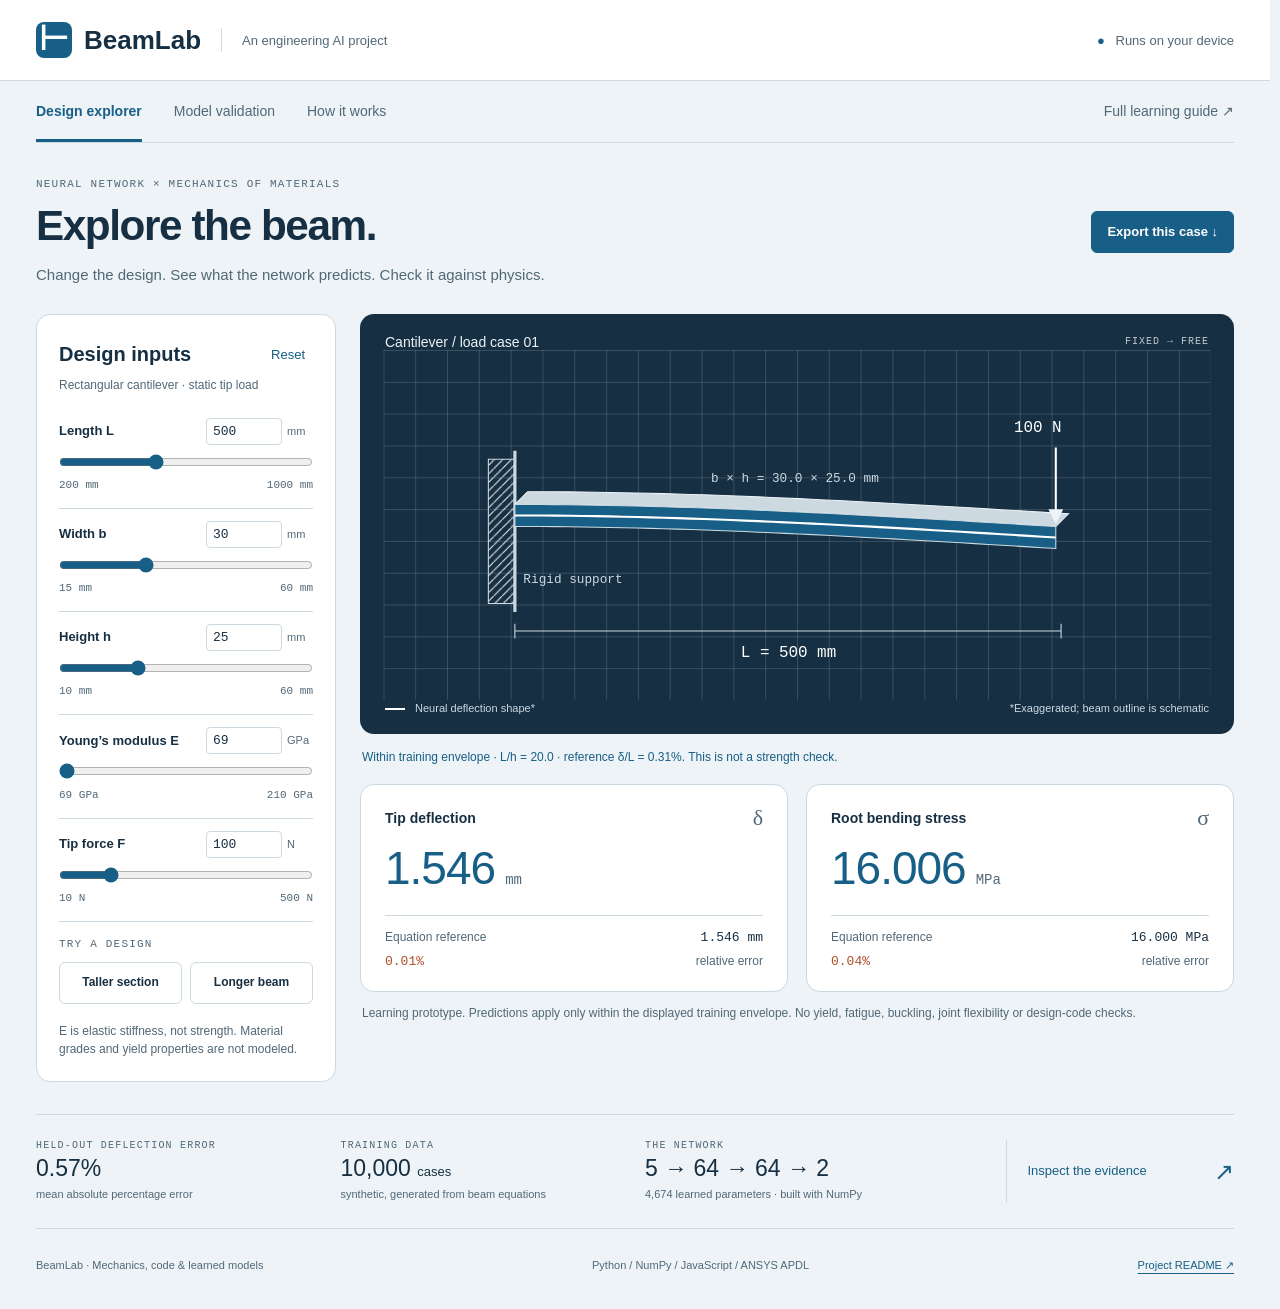
==== index.html @ 7702fb97 "Build BeamLab neural network with ANSYS verification and interactive demo" ====
<!doctype html>
<html lang="en">
<head>
  <meta charset="utf-8">
  <meta name="viewport" content="width=device-width, initial-scale=1">
  <meta name="description" content="A mechanical engineering portfolio: a NumPy neural network learns cantilever beam response, with physics comparisons and ANSYS verification.">
  <title>Explore the beam · BeamLab</title>
  <link rel="icon" href="data:image/svg+xml,%3Csvg xmlns='http://www.w3.org/2000/svg' viewBox='0 0 40 40'%3E%3Crect width='40' height='40' rx='8' fill='%23185f87'/%3E%3Cpath d='M10 9v23m0-13h22m-22 5h22' stroke='white' stroke-width='3'/%3E%3C/svg%3E">
  <link rel="stylesheet" href="web/tokens.css">
  <link rel="stylesheet" href="web/style.css">
  <script defer src="web/model-data.js"></script>
  <script defer src="web/report-data.js"></script>
  <script defer src="web/ansys-data.js"></script>
  <script defer src="web/core.js"></script>
  <script defer src="web/app.js"></script>
</head>
<body>
  <a class="skip" href="#main">Skip to content</a>
  <header class="masthead">
    <a class="brand" href="#explore" aria-label="BeamLab home"><span class="brand-icon" aria-hidden="true">⊢</span> BeamLab<span class="brand-divider"></span><span class="brand-sub">An engineering AI project</span></a>
    <span class="local-badge"><span aria-hidden="true">●</span> Runs on your device</span>
  </header>
  <div class="page-shell">
    <nav class="nav" aria-label="Project views">
      <a href="#explore" aria-current="page">Design explorer</a><a href="#validation">Model validation</a><a href="#learn">How it works</a><a href="docs/BEGINNER_GUIDE.html">Full learning guide ↗</a>
    </nav>
    <main id="main">
      <section id="explore" class="view">
        <div class="page-heading"><div><p class="eyebrow">NEURAL NETWORK × MECHANICS OF MATERIALS</p><h1>Explore the beam.</h1><p>Change the design. See what the network predicts. Check it against physics.</p></div><button id="export" class="button primary" disabled>Export this case ↓</button></div>
        <div class="workbench">
          <aside class="panel controls" aria-labelledby="inputs-title">
            <div class="panel-heading"><h2 id="inputs-title">Design inputs</h2><button id="reset" class="text-button">Reset</button></div>
            <p class="subtle">Rectangular cantilever · static tip load</p>
            <form id="inputs" novalidate aria-label="Beam design inputs"></form>
            <div class="preset-group"><p class="eyebrow">TRY A DESIGN</p><div class="preset-buttons"><button class="button" id="stiffer">Taller section</button><button class="button" id="flexible">Longer beam</button></div></div>
            <p class="control-note">E is elastic stiffness, not strength. Material grades and yield properties are not modeled.</p>
          </aside>
          <div class="model-column">
            <div class="drawing" aria-labelledby="drawing-title">
              <div class="drawing-heading"><h2 id="drawing-title">Cantilever / load case 01</h2><span>FIXED → FREE</span></div>
              <svg id="beam-svg" viewBox="0 0 780 330" role="img" aria-labelledby="beam-title beam-desc">
                <title id="beam-title">End-loaded cantilever beam</title><desc id="beam-desc">Fixed at the left, with a downward force at the right. Dashed line shows the undeformed centerline. Deformation is exaggerated.</desc>
                <defs><pattern id="grid" width="30" height="30" patternUnits="userSpaceOnUse"><path d="M30 0H0V30" fill="none" stroke="currentColor" stroke-width="0.5"/></pattern><pattern id="hatch" width="8" height="8" patternUnits="userSpaceOnUse"><path d="M0 8L8 0" stroke="currentColor" stroke-width="1"/></pattern><marker id="arrow" viewBox="0 0 10 10" refX="8" refY="5" markerWidth="7" markerHeight="7" orient="auto-start-reverse"><path d="M0 0L10 5L0 10z" fill="currentColor"/></marker></defs>
                <rect width="780" height="330" fill="url(#grid)" class="grid-lines"/>
                <path d="M99 103H124V239H99z" fill="url(#hatch)" class="fixture"/><path d="M124 95V247" class="fixture" stroke-width="3"/>
                <path d="M124 156H641" class="undeformed"/>
                <path id="beam-top" d="" class="beam-top"/><path id="beam-front" d="" class="beam-front"/>
                <path id="deflected" d="" class="deflected"/>
                <path id="load-arrow" d="" class="load-arrow" marker-end="url(#arrow)"/>
                <text id="load-label" x="617" y="77" text-anchor="middle" class="svg-label">100 N</text>
                <path d="M124 265H639M124 258V272M639 258V272" class="dimension"/>
                <text id="length-label" x="382" y="289" text-anchor="middle" class="svg-label">L = 500 mm</text>
                <text x="132" y="220" class="svg-caption">Rigid support</text>
                <text id="section-label" x="388" y="124" text-anchor="middle" class="svg-caption">b × h = 30 × 25 mm</text>
              </svg>
              <div class="drawing-footer"><span><i class="line-key"></i> Neural deflection shape*</span><span>*Exaggerated; beam outline is schematic</span></div>
            </div>
            <div id="status" class="status" role="status" aria-live="polite">Loading trained model…</div>
            <div class="outputs" aria-label="Prediction results">
              <article class="panel output"><div class="output-label"><h2>Tip deflection</h2><span>δ</span></div><p class="prediction"><strong id="deflection">—</strong><span>mm</span></p><div class="reference-row"><span>Equation reference</span><strong id="deflection-reference">—</strong></div><div class="error-row"><span id="deflection-error">Waiting for model</span><span>relative error</span></div></article>
              <article class="panel output"><div class="output-label"><h2>Root bending stress</h2><span>σ</span></div><p class="prediction"><strong id="stress">—</strong><span>MPa</span></p><div class="reference-row"><span>Equation reference</span><strong id="stress-reference">—</strong></div><div class="error-row"><span id="stress-error">Waiting for model</span><span>relative error</span></div></article>
            </div>
            <p class="scope-note">Learning prototype. Predictions apply only within the displayed training envelope. No yield, fatigue, buckling, joint flexibility or design-code checks.</p>
          </div>
        </div>
        <div class="evidence-strip"><div><span class="eyebrow">HELD-OUT DEFLECTION ERROR</span><strong id="headline-error">—</strong><span>mean absolute percentage error</span></div><div><span class="eyebrow">TRAINING DATA</span><strong>10,000 <small>cases</small></strong><span>synthetic, generated from beam equations</span></div><div><span class="eyebrow">THE NETWORK</span><strong>5 → 64 → 64 → 2</strong><span>4,674 learned parameters · built with NumPy</span></div><a href="#validation" class="evidence-link">Inspect the evidence <span>↗</span></a></div>
      </section>
      <section id="validation" class="view" hidden>
        <div class="page-heading"><div><p class="eyebrow">MEASURED, REPRODUCIBLE RESULTS</p><h1>Trust is earned in the test set.</h1><p>A fixed split, a simpler baseline, error tails and independent ANSYS spot checks.</p></div><a class="button" href="reports/test_predictions.csv" download>Download test results ↓</a></div>
        <div class="split-bar" aria-label="6000 training, 2000 validation, 2000 test samples"><div><strong>6,000</strong> Training · learns weights</div><div><strong>2,000</strong> Validation · selects checkpoint</div><div><strong>2,000</strong> Test · measures final error</div></div>
        <article class="panel report-panel"><h2>Performance on unseen synthetic cases</h2><p>All errors below compare against the equations that generated the labels. These are regression errors, not classification accuracy.</p><div class="table-scroll"><table><caption class="sr-only">Neural network and linear baseline metrics</caption><thead><tr><th scope="col">Output / model</th><th scope="col">Mean % error</th><th scope="col">95th percentile</th><th scope="col">Worst % error</th><th scope="col">R²</th></tr></thead><tbody id="metric-rows"></tbody></table></div><p class="caption">Baseline: linear regression on physical inputs, using the same log-target transformation. The analytical equations are exact by construction and preferable for this simple problem. A linear model using log inputs could also recover these power laws.</p></article>
        <div class="chart-grid"><article class="panel report-panel"><h2>Learning curve</h2><p id="learning-summary">Training and validation loss</p><svg id="loss-chart" viewBox="0 0 600 270" role="img" aria-label="Training and validation loss by epoch, logarithmic loss axis"></svg><div class="chart-legend"><span class="neural-key">Training</span><span class="physics-key">Validation</span></div></article><article class="panel report-panel"><h2>Prediction vs. reference</h2><p>Deflection in mm · 200 evenly indexed test cases</p><svg id="scatter-chart" viewBox="0 0 600 270" role="img" aria-label="Predicted versus reference deflection with a perfect-agreement diagonal"></svg><p class="caption">Every test case is available in the CSV above.</p></article></div>
        <article class="panel report-panel"><div class="panel-heading"><h2>ANSYS cross-check</h2><span class="tag" id="ansys-badge">Checking evidence</span></div><p id="ansys-summary">Loading verification results.</p><div class="table-scroll"><table><caption>Six designs · results at the finest 16-element mesh</caption><thead><tr><th scope="col">Case</th><th scope="col">ANSYS δ (mm)</th><th scope="col">Equation δ (mm)</th><th scope="col">NN δ (mm)</th><th scope="col">NN vs. ANSYS</th></tr></thead><tbody id="ansys-rows"></tbody></table></div><p class="caption">BEAM188 includes transverse shear, so small differences from Euler–Bernoulli theory are expected. These are numerical spot checks, not physical experiments. They were not used for training.</p><a href="reports/ansys_verification.json">Raw verification data ↗</a> · <a href="ansys/verification.inp">APDL input deck ↗</a></article>
        <article class="panel report-panel"><h2>Where this model stops</h2><p>The test set comes from the same synthetic distribution as training. Low error here does not establish accuracy on real hardware, other support conditions, new cross sections or loads outside this envelope. The largest observed errors matter even when the average looks excellent.</p><p>Training limits: L 200–1,000 mm; b 15–60 mm; h 10–60 mm; E 69–210 GPa; F 10–500 N. Additional filters: L/h ≥ 10, reference δ/L ≤ 2%, reference stress ≤ 200 MPa. The stress limit is a data filter, not a material strength limit.</p><a href="reports/metrics.json">All metrics, seeds, error slices and worst cases ↗</a></article>
      </section>
      <section id="learn" class="view" hidden>
        <div class="page-heading"><div><p class="eyebrow">START HERE · NO AI BACKGROUND REQUIRED</p><h1>A neural network is a learned equation.</h1><p>Here is what that means for a mechanical engineer, using the model you can actually run.</p></div><a class="button" href="docs/BEGINNER_GUIDE.html">Read the full guide ↗</a></div>
        <div class="learn-grid"><article class="panel lesson"><span class="lesson-number">01 / THE PROBLEM</span><h2>How much does the beam bend?</h2><p>Clamp one end of a rectangular beam and push down on the other. Length, width, height, stiffness and force determine its elastic response. Our network takes those five numbers and returns two predictions: tip deflection and maximum root bending stress.</p><div class="equation">δ = FL³ / (3EI)<br>σ = 6FL / (bh²)<br>I = bh³ / 12</div><p>The equations provide known answers for training. The network learns an approximation from examples; it does not call these equations to produce its prediction.</p></article>
        <article class="panel lesson"><span class="lesson-number">02 / THE NETWORK</span><h2>Thousands of adjustable numbers.</h2><div class="architecture"><span>5<small>inputs</small></span><b>→</b><span>64<small>neurons</small></span><b>→</b><span>64<small>neurons</small></span><b>→</b><span>2<small>outputs</small></span></div><p>Each neuron combines numbers from the previous layer: multiply by weights, add a bias, then apply a curved function called <strong>tanh</strong>. The curves let the network represent nonlinear relationships.</p><p>Training adjusts 4,674 weights and biases. The hidden neurons are mathematical features; none is guaranteed to represent a named physical quantity.</p></article>
        <article class="panel lesson"><span class="lesson-number">03 / LEARNING</span><h2>Predict. Measure error. Adjust. Repeat.</h2><p>We generate 10,000 valid beam cases. The network starts with random weights. It predicts 256 cases at a time, compares predictions with their known answers, and measures a loss.</p><p><strong>Backpropagation</strong> calculates how each weight contributes to that loss. <strong>Adam</strong> uses these gradients to update the weights. An epoch is one pass through the training set.</p><p>Inputs are standardized using training data only. Outputs are learned in log space to handle responses spanning different magnitudes.</p></article>
        <article class="panel lesson"><span class="lesson-number">04 / CHECKING THE WORK</span><h2>Keep the final exam separate.</h2><p>The training set teaches. The validation set selects the saved checkpoint. The test set stays separate until that choice is finished. Mixing them would give an overly optimistic result.</p><p>A mean error of 0.57% does not mean every prediction is within 0.57%. Look at the 95th percentile and worst case. Neither gives a guaranteed error bound for a new design.</p><p>ANSYS checks a few separate beam models to test numerical consistency. Actual experiments would be another level of validation.</p></article></div>
        <article class="lesson callout"><h2>Why use AI if the equation already exists?</h2><p>For this beam, use the equation: it is simpler, exact under its assumptions and cheap to evaluate. This project makes the surrogate-model workflow understandable and testable. The next application would replace these simple labels with expensive, carefully verified simulations of a more complex component.</p><p>The transferable skills are data generation, Python automation, neural-network training, validation, model deployment and knowing when an approximation is appropriate.</p></article>
        <article class="panel lesson"><h2>Make the project yours</h2><ol><li>Predict what happens when you double the height. Check it in the explorer.</li><li>Run <code>python train.py</code> and explain the train/validation/test split.</li><li>Read one worst-case row in <code>reports/metrics.json</code>. Explain why an average hides it.</li><li>Run or inspect the ANSYS checks. Explain the shear-deformation difference.</li><li>Change one controlled experiment and record your conclusion before adding a resume claim.</li></ol><a href="docs/PORTFOLIO.html">Resume wording, demo script and interview preparation ↗</a></article>
      </section>
    </main>
    <footer><span>BeamLab · Mechanics, code &amp; learned models</span><span>Python / NumPy / JavaScript / ANSYS APDL</span><a href="README.html">Project README ↗</a></footer>
  </div>
  <noscript>This interactive demo needs JavaScript. The project README and beginner guide are still available as local Markdown files.</noscript>
</body>
</html>
---- web/tokens.css ----
/* Generated from DESIGN.md; do not edit. */
:root {
  --color-ink: #172f43;
  --color-muted: #526877;
  --color-primary: #185f87;
  --color-canvas: #edf3f6;
  --color-surface: #ffffff;
  --color-accent: #ad4f26;
  --color-line: #ccd9e1;
  --font-display: Bahnschrift, Arial, sans-serif;
  --font-body: Segoe UI, Arial, sans-serif;
  --font-data: Consolas, monospace;
  --radius-control: 6px;
  --radius-panel: 14px;
  --space-unit: 8px;
}
---- web/style.css ----
* { box-sizing: border-box; scrollbar-width: thin; scrollbar-color: var(--color-muted) var(--color-canvas); }
html { scrollbar-gutter: stable; }
body { margin: 0; color: var(--color-ink); background: var(--color-canvas); font-family: var(--font-body); font-size: 15px; line-height: 1.55; }
::-webkit-scrollbar { width: 10px; height: 10px; } ::-webkit-scrollbar-track { background: var(--color-canvas); } ::-webkit-scrollbar-thumb { background: var(--color-muted); border: 2px solid var(--color-canvas); border-radius: var(--radius-control); } ::-webkit-scrollbar-thumb:hover { background: var(--color-primary); } ::-webkit-scrollbar-thumb:active { background: var(--color-ink); }
a { color: var(--color-primary); text-underline-offset: 4px; cursor: pointer; } a:hover { color: var(--color-accent); } a:active { opacity: .8; }
button, input { font: inherit; } button, input[type=range] { cursor: pointer; } button:disabled { cursor: not-allowed; opacity: .5; }
:focus-visible { outline: 3px solid var(--color-accent); outline-offset: 4px; }
h1,h2,h3 { font-family: var(--font-display); line-height: 1.15; font-weight: 600; margin: 0; } h1 { font-size: clamp(32px,3.3vw,48px); letter-spacing: -1.4px; } h2 { font-size: 20px; } p { margin: 12px 0; } [hidden] { display: none; }
.sr-only,.skip:not(:focus) { position: absolute; width: 1px; height: 1px; padding: 0; overflow: hidden; clip-path: inset(50%); white-space: nowrap; } .skip:focus { display: block; padding: 12px; background: var(--color-surface); }
.masthead { padding: 20px 36px; display: flex; align-items: center; justify-content: space-between; background: var(--color-surface); border-bottom: 1px solid var(--color-line); gap: 16px; }
.brand { display: flex; align-items: center; gap: 12px; font-family: var(--font-display); font-size: 26px; color: var(--color-ink); font-weight: 700; text-decoration: none; }
.brand-icon { background: var(--color-primary); color: var(--color-surface); border-radius: 8px; height: 36px; width: 36px; display: grid; place-content: center; font-size: 34px; line-height: 1; padding-bottom: 5px; }
.brand-divider { width: 1px; height: 24px; background: var(--color-line); margin: 0 8px; } .brand-sub,.local-badge { font: 13px var(--font-body); color: var(--color-muted); } .local-badge span { color: var(--color-primary); margin-right: 7px; }
.page-shell { max-width: 1512px; margin: auto; padding: 0 36px; } .nav { display: flex; gap: 32px; border-bottom: 1px solid var(--color-line); margin-bottom: 35px; overflow-x: auto; white-space: nowrap; } .nav a { text-decoration: none; padding: 20px 0 16px; color: var(--color-muted); font-size: 14px; border-bottom: 3px solid transparent; } .nav a[aria-current] { border-color: var(--color-primary); color: var(--color-primary); font-weight: 600; } .nav a:hover { color: var(--color-primary); } .nav a:last-child { margin-left: auto; }
.page-heading { display: flex; justify-content: space-between; align-items: center; gap: 24px; margin-bottom: 28px; } .page-heading p:not(.eyebrow) { color: var(--color-muted); margin-bottom: 0; } .eyebrow { font: 11px var(--font-data); letter-spacing: 1.2px; margin: 0 0 12px; color: var(--color-muted); }
.button { display: inline-flex; align-items: center; justify-content: center; min-height: 42px; padding: 9px 15px; border: 1px solid var(--color-line); border-radius: var(--radius-control); color: var(--color-ink); background: var(--color-surface); font-weight: 600; font-size: 13px; text-decoration: none; white-space: nowrap; transition: background .15s; } .button:hover { background: var(--color-canvas); color: var(--color-primary); border-color: var(--color-primary); } .button:active { transform: translateY(1px); } .button.primary { background: var(--color-primary); color: var(--color-surface); border-color: var(--color-primary); } .button.primary:hover { background: var(--color-ink); } .text-button { color: var(--color-primary); background: transparent; border: 0; padding: 8px; font-size: 13px; } .text-button:hover { text-decoration: underline; } .text-button:active { opacity: .7; }
.workbench { display: grid; grid-template-columns: 300px minmax(0,1fr); gap: 24px; align-items: start; } .panel { background: var(--color-surface); border: 1px solid var(--color-line); border-radius: var(--radius-panel); } .controls { padding: 22px; } .panel-heading { display: flex; justify-content: space-between; align-items: center; gap: 12px; } .subtle,.caption { color: var(--color-muted); font-size: 12px; } .subtle { margin: 3px 0 23px; }
.input-group { padding-bottom: 17px; margin-bottom: 12px; border-bottom: 1px solid var(--color-line); } .input-top { display: flex; justify-content: space-between; align-items: center; margin-bottom: 6px; gap: 8px; } .input-top label { font-size: 13px; font-weight: 600; } .input-number { display: flex; align-items: center; gap: 5px; } .input-number input { width: 76px; padding: 5px 6px; border: 1px solid var(--color-line); border-radius: 4px; font: 13px var(--font-data); color: var(--color-ink); background: var(--color-surface); } .input-number span { font-size: 11px; color: var(--color-muted); width: 26px; } input[type=range] { width: 100%; accent-color: var(--color-primary); height: 22px; margin: 0; } input[aria-invalid=true] { border-color: var(--color-accent); background: var(--color-canvas); } .limits { display: flex; justify-content: space-between; color: var(--color-muted); font: 11px var(--font-data); }
.preset-group { padding-top: 4px; } .preset-buttons { display: flex; gap: 8px; } .preset-buttons .button { padding: 8px; font-size: 12px; flex: 1; } .control-note { color: var(--color-muted); font-size: 12px; margin: 18px 0 0; }
.model-column { min-width: 0; } .drawing { background: var(--color-ink); color: var(--color-canvas); border-radius: var(--radius-panel); overflow: hidden; } .drawing-heading { display: flex; align-items: center; justify-content: space-between; gap: 10px; padding: 20px 25px 0; } .drawing-heading h2 { font: 14px var(--font-body); } .drawing-heading span { font: 10px var(--font-data); letter-spacing: 1px; opacity: .8; } #beam-svg { display: block; width: 100%; max-height: 350px; } .grid-lines { color: var(--color-muted); opacity: .6; } .fixture { stroke: var(--color-line); color: var(--color-line); } .undeformed { fill: none; stroke: var(--color-line); stroke-width: 1; stroke-dasharray: 6 6; opacity: .8; } .beam-top { fill: var(--color-line); stroke: var(--color-canvas); stroke-width: 1; } .beam-front { fill: var(--color-primary); stroke: var(--color-line); stroke-width: 1; } .deflected { fill: none; stroke: var(--color-surface); stroke-width: 2; } .load-arrow { fill: none; stroke: var(--color-surface); color: var(--color-surface); stroke-width: 2; } .dimension { fill: none; stroke: var(--color-line); stroke-width: 1; } .svg-label { fill: var(--color-surface); font: 15px var(--font-data); } .svg-caption { fill: var(--color-line); font: 12px var(--font-data); } .drawing-footer { display: flex; justify-content: space-between; gap: 12px; font-size: 11px; color: var(--color-line); padding: 0 25px 17px; } .line-key { display: inline-block; width: 20px; border-top: 2px solid var(--color-surface); margin-right: 7px; vertical-align: middle; }
.status { min-height: 50px; padding: 14px 2px; color: var(--color-primary); font-size: 12px; } .status.warning { color: var(--color-accent); font-weight: 600; } .outputs { display: grid; grid-template-columns: 1fr 1fr; gap: 18px; } .output { padding: 20px 24px; } .output-label { display: flex; justify-content: space-between; align-items: center; } .output-label h2 { font: 14px var(--font-body); font-weight: 600; } .output-label>span { color: var(--color-muted); font: 22px Georgia,serif; } .prediction { display: flex; align-items: baseline; gap: 10px; margin: 10px 0 20px; color: var(--color-primary); } .prediction strong { font: 46px var(--font-display); font-variant-numeric: tabular-nums; letter-spacing: -1px; } .prediction span { font: 14px var(--font-data); color: var(--color-muted); } .reference-row,.error-row { display: flex; justify-content: space-between; align-items: center; font-size: 12px; gap: 10px; } .reference-row { border-top: 1px solid var(--color-line); padding-top: 12px; color: var(--color-muted); } .reference-row strong { color: var(--color-ink); font: 13px var(--font-data); } .error-row { padding-top: 6px; color: var(--color-muted); } .error-row span:first-child { color: var(--color-accent); font: 13px var(--font-data); } .scope-note { color: var(--color-muted); font-size: 12px; padding: 0 2px; }
.evidence-strip { display: grid; grid-template-columns: 1fr 1fr 1.2fr .8fr; padding: 25px 0; margin-top: 32px; border-top: 1px solid var(--color-line); border-bottom: 1px solid var(--color-line); gap: 20px; } .evidence-strip>div { display: flex; flex-direction: column; } .evidence-strip .eyebrow { font-size: 10px; margin-bottom: 4px; } .evidence-strip strong { font: 23px var(--font-display); } .evidence-strip small { font-size: 13px; } .evidence-strip div>span:last-child { margin-top: 4px; font-size: 11px; color: var(--color-muted); } .evidence-link { display: flex; align-items: center; justify-content: space-between; gap: 10px; font-size: 13px; text-decoration: none; padding-left: 20px; border-left: 1px solid var(--color-line); } .evidence-link span { font-size: 24px; }
footer { display: flex; justify-content: space-between; align-items: center; gap: 20px; font-size: 11px; color: var(--color-muted); padding: 28px 0; }
.split-bar { display: grid; grid-template-columns: 3fr 1fr 1fr; gap: 3px; margin-bottom: 24px; font-size: 13px; } .split-bar>div { background: var(--color-line); padding: 20px; } .split-bar>div:first-child { background: var(--color-primary); color: var(--color-surface); border-radius: 10px 0 0 10px; } .split-bar>div:last-child { border-radius: 0 10px 10px 0; } .split-bar strong { display: block; font: 27px var(--font-display); margin-bottom: 4px; } .report-panel { padding: 25px 28px; margin-bottom: 24px; } .report-panel>p { color: var(--color-muted); } .table-scroll { overflow-x: auto; } table { width: 100%; border-collapse: collapse; font-size: 13px; } th,td { text-align: left; padding: 13px 12px; border-bottom: 1px solid var(--color-line); white-space: nowrap; } th { color: var(--color-muted); font-size: 11px; font-weight: 600; } td:not(:first-child) { font-family: var(--font-data); } caption { text-align: left; color: var(--color-muted); padding: 12px; font-size: 12px; } .chart-grid,.learn-grid { display: grid; grid-template-columns: repeat(2,minmax(0,1fr)); gap: 24px; } .chart-grid svg { width: 100%; display: block; } .chart-legend { display: flex; gap: 20px; font-size: 12px; } .neural-key { color: var(--color-primary); } .physics-key { color: var(--color-accent); } .tag { background: var(--color-canvas); padding: 5px 10px; border-radius: var(--radius-control); color: var(--color-primary); font: 11px var(--font-data); }
.lesson { padding: 30px; margin-bottom: 24px; } .learn-grid .lesson { margin-bottom: 0; } .learn-grid { margin-bottom: 24px; } .lesson h2 { font-size: 26px; margin-bottom: 18px; } .lesson p,.lesson li { color: var(--color-muted); max-width: 80ch; } .lesson li { padding: 5px 0; } .lesson-number { display: block; font: 11px var(--font-data); color: var(--color-primary); letter-spacing: 1px; margin-bottom: 24px; } .equation { background: var(--color-canvas); padding: 20px; font: 22px/1.8 var(--font-data); border-radius: var(--radius-control); margin: 20px 0; } .architecture { display: flex; justify-content: space-between; align-items: center; margin: 30px 0; gap: 8px; } .architecture span { font: 33px var(--font-display); text-align: center; color: var(--color-primary); } .architecture small { display: block; font: 11px var(--font-body); margin-top: 8px; color: var(--color-muted); } .architecture b { color: var(--color-muted); font-weight: 400; } .callout { border-left: 4px solid var(--color-primary); background: var(--color-line); border-radius: 0 var(--radius-panel) var(--radius-panel) 0; } code { font-family: var(--font-data); background: var(--color-canvas); padding: 1px 4px; }
@media (min-width: 1500px) { .drawing #beam-svg { max-height: 365px; } }
@media (max-width: 1050px) { .brand-sub { display: none; } .brand-divider { display: none; } .page-shell { padding: 0 24px; } .workbench { grid-template-columns: 270px minmax(0,1fr); gap: 18px; } .output { padding: 18px; } .prediction strong { font-size: 36px; } .evidence-strip { grid-template-columns: repeat(2,1fr); } .drawing-footer { flex-direction: column; gap: 2px; } }
@media (max-width: 850px) { .workbench { grid-template-columns: 1fr; } .model-column { order: -1; } #inputs { display: grid; grid-template-columns: 1fr 1fr; column-gap: 24px; } .page-heading { align-items: flex-start; } .chart-grid,.learn-grid { grid-template-columns: 1fr; } .split-bar { grid-template-columns: 1fr 1fr 1fr; } .nav { gap: 24px; } }
@media (max-width: 560px) { .masthead { padding: 16px; } .page-shell { padding: 0 16px; } .brand { font-size: 22px; } .local-badge { font-size: 10px; } .nav { margin-bottom: 24px; } .nav a { font-size: 12px; } .page-heading { flex-direction: column; gap: 18px; } .page-heading .button { align-self: stretch; } .eyebrow { font-size: 9px; } h1 { font-size: 33px; } .outputs { gap: 10px; } .output { padding: 14px; } .output-label h2 { font-size: 12px; } .output-label>span { display: none; } .prediction { gap: 5px; margin-bottom: 14px; } .prediction strong { font-size: 32px; } .prediction span { font-size: 11px; } .reference-row,.error-row { align-items: flex-start; flex-direction: column; gap: 2px; } .drawing-heading { padding: 16px 16px 0; } .drawing-heading h2 { font-size: 12px; } .drawing-heading span { font-size: 8px; } .drawing-footer { padding: 0 16px 14px; font-size: 10px; } #inputs { grid-template-columns: 1fr; } .evidence-strip { gap: 22px 14px; } .evidence-strip strong { font-size: 19px; } .evidence-link { padding-left: 0; border: 0; } footer { flex-wrap: wrap; gap: 10px; } .split-bar>div { padding: 12px; font-size: 10px; } .split-bar strong { font-size: 23px; } .report-panel,.lesson { padding: 20px; } .lesson h2 { font-size: 24px; } .tag { font-size: 9px; } }
@media (prefers-reduced-motion: reduce) { *,*::before,*::after { transition: none; scroll-behavior: auto; } }
@media (forced-colors: active) { * { scrollbar-color: auto; } button,.panel,.drawing { border: 1px solid CanvasText; } .beam-front,.deflected { stroke: CanvasText; } }
@media print { .masthead,.nav,footer,.button { display: none; } body { background: var(--color-surface); } .page-shell { padding: 0; } .lesson { break-inside: avoid; } .learn-grid { display: block; } .view[hidden] { display: none; } }
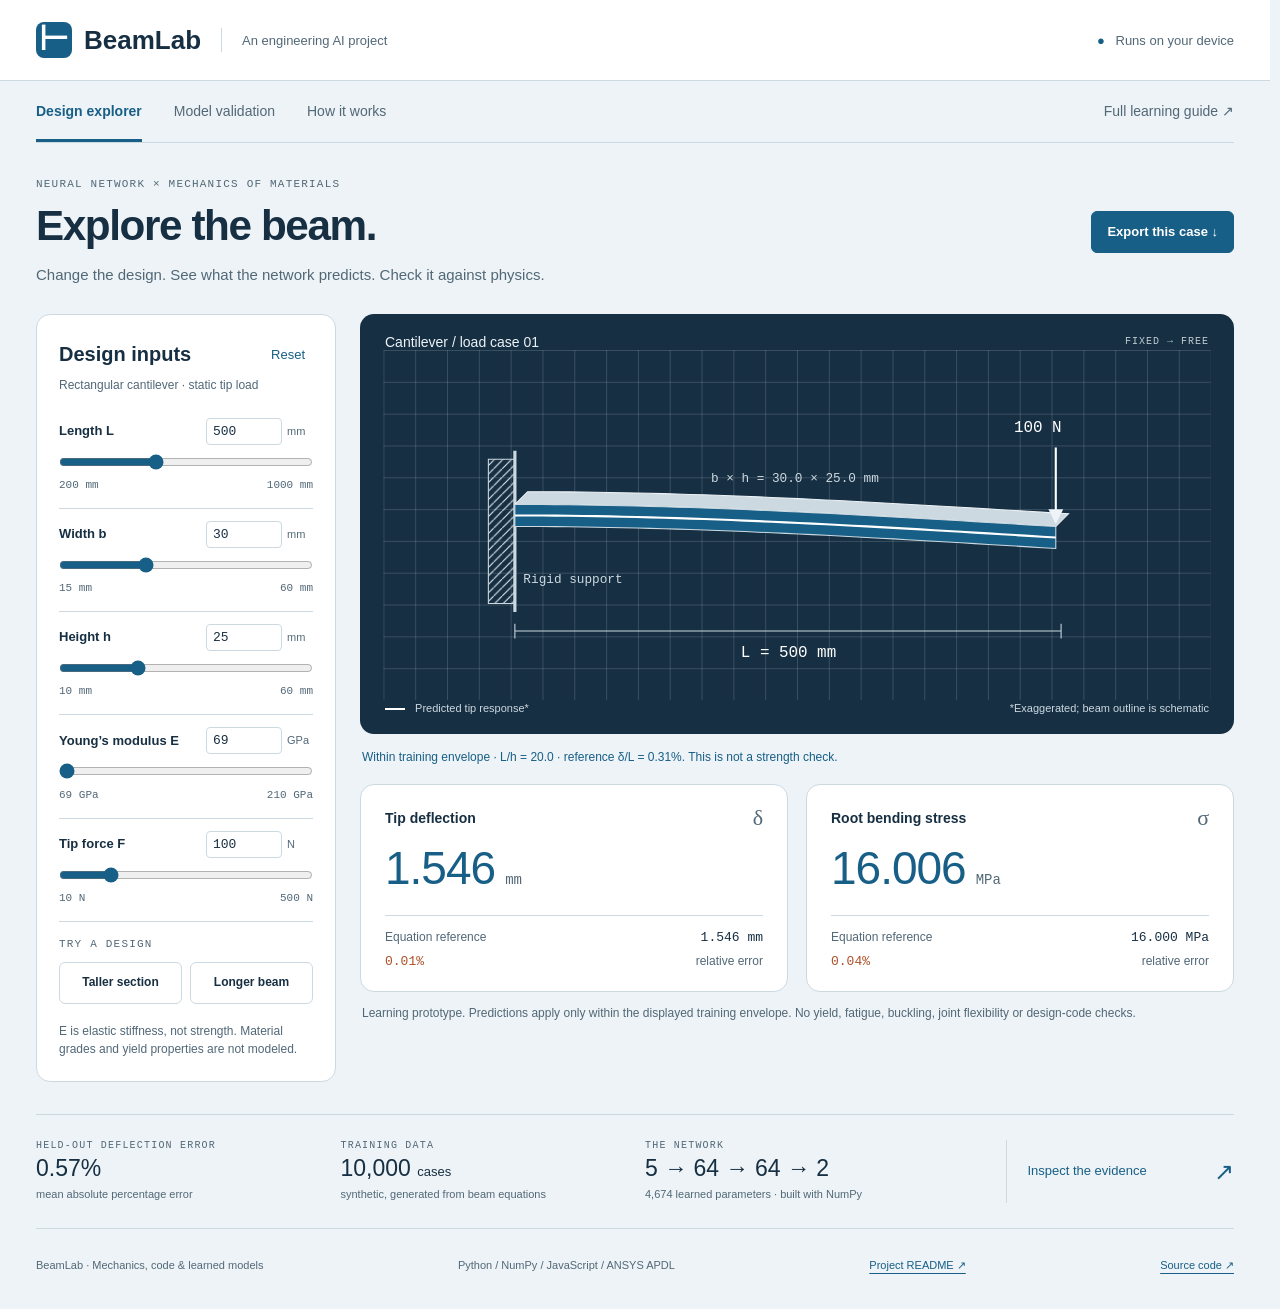
==== commit cbd9c273: "Add portfolio publishing links and readable project guides" ====
--- a/index.html
+++ b/index.html
@@ -53,7 +53,7 @@
                 <text x="132" y="220" class="svg-caption">Rigid support</text>
                 <text id="section-label" x="388" y="124" text-anchor="middle" class="svg-caption">b × h = 30 × 25 mm</text>
               </svg>
-              <div class="drawing-footer"><span><i class="line-key"></i> Neural deflection shape*</span><span>*Exaggerated; beam outline is schematic</span></div>
+              <div class="drawing-footer"><span><i class="line-key"></i> Predicted tip response*</span><span>*Exaggerated; beam outline is schematic</span></div>
             </div>
             <div id="status" class="status" role="status" aria-live="polite">Loading trained model…</div>
             <div class="outputs" aria-label="Prediction results">
@@ -83,9 +83,8 @@
         <article class="panel lesson"><h2>Make the project yours</h2><ol><li>Predict what happens when you double the height. Check it in the explorer.</li><li>Run <code>python train.py</code> and explain the train/validation/test split.</li><li>Read one worst-case row in <code>reports/metrics.json</code>. Explain why an average hides it.</li><li>Run or inspect the ANSYS checks. Explain the shear-deformation difference.</li><li>Change one controlled experiment and record your conclusion before adding a resume claim.</li></ol><a href="docs/PORTFOLIO.html">Resume wording, demo script and interview preparation ↗</a></article>
       </section>
     </main>
-    <footer><span>BeamLab · Mechanics, code &amp; learned models</span><span>Python / NumPy / JavaScript / ANSYS APDL</span><a href="README.html">Project README ↗</a></footer>
+    <footer><span>BeamLab · Mechanics, code &amp; learned models</span><span>Python / NumPy / JavaScript / ANSYS APDL</span><a href="README.html">Project README ↗</a><a href="https://github.com/cowelljoshua/beamlab">Source code ↗</a></footer>
   </div>
   <noscript>This interactive demo needs JavaScript. The project README and beginner guide are still available as local Markdown files.</noscript>
 </body>
 </html>
-
